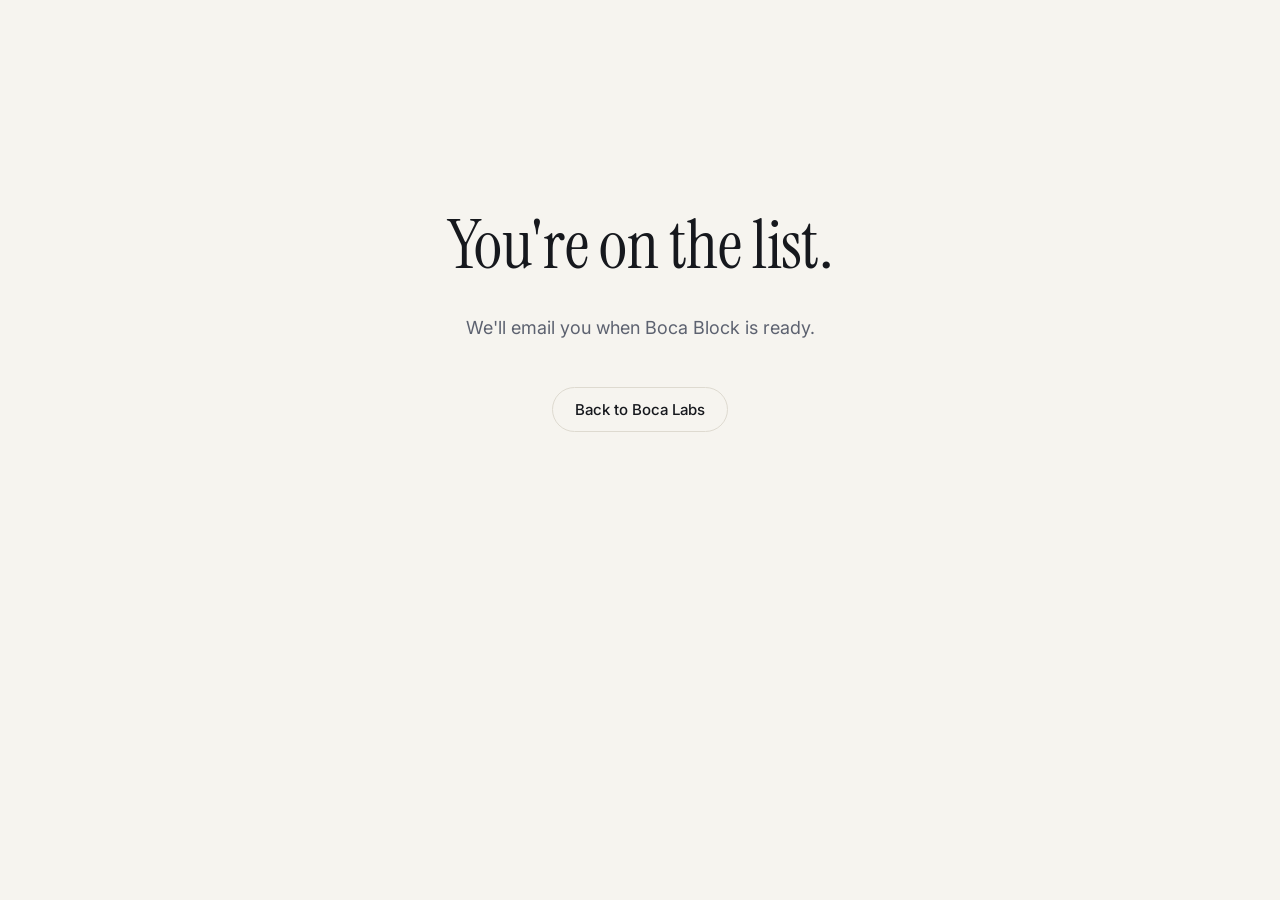
==== thanks.html @ 46c3ed96 "Initial Boca Labs landing page with waitlist form Co-Authored-By: Claude Opus 5.5 <noreply@anthropic" ====
<!doctype html>
<html lang="en">
<head>
  <meta charset="utf-8">
  <meta name="viewport" content="width=device-width, initial-scale=1">
  <title>Thanks — Boca Labs</title>
  <link href="https://fonts.googleapis.com/css2?family=Inter:wght@400;500;600&family=Instrument+Serif&display=swap" rel="stylesheet">
  <link rel="stylesheet" href="styles.css">
</head>
<body>
  <main class="wrap thanks">
    <h1>You're on the list.</h1>
    <p class="lede">We'll email you when Boca Block is ready.</p>
    <p><a href="/" class="btn btn-ghost">Back to Boca Labs</a></p>
  </main>
</body>
</html>
---- styles.css ----
:root {
  --bg: #f6f4ef;
  --ink: #16181d;
  --muted: #5d6270;
  --line: #dedad0;
  --accent: #1f5eff;
  --card: #ffffff;
}
* { box-sizing: border-box; margin: 0; }
html { scroll-behavior: smooth; }
body { background: var(--bg); color: var(--ink); font: 16px/1.6 Inter, system-ui, sans-serif; }
.wrap { max-width: 1080px; margin: 0 auto; padding: 0 20px; }

.nav { display: flex; justify-content: space-between; align-items: center; padding-top: 22px; padding-bottom: 22px; }
.logo { font-weight: 600; font-size: 20px; color: var(--ink); text-decoration: none; letter-spacing: -.01em; }
.logo span { color: var(--accent); }

.btn { display: inline-block; background: var(--ink); color: #fff; border: 0; border-radius: 999px; padding: 12px 22px; font: 500 15px Inter, sans-serif; text-decoration: none; cursor: pointer; }
.btn:hover { background: var(--accent); }
.btn-ghost { background: transparent; color: var(--ink); border: 1px solid var(--line); }
.btn-ghost:hover { background: var(--card); color: var(--ink); }

.hero { display: grid; grid-template-columns: 1.1fr 1fr; gap: 48px; align-items: center; padding-top: 56px; padding-bottom: 72px; }
.eyebrow { color: var(--accent); font-weight: 600; font-size: 14px; text-transform: uppercase; letter-spacing: .08em; }
h1 { font: 400 clamp(40px, 6vw, 68px)/1.04 "Instrument Serif", serif; letter-spacing: -.01em; margin: 12px 0 18px; }
.lede { color: var(--muted); font-size: 18px; max-width: 34em; margin-bottom: 28px; }

.render { aspect-ratio: 1; background: radial-gradient(circle at 50% 40%, #fff, #ebe7dd 70%); border-radius: 28px; display: grid; place-items: center; }

.features { display: grid; grid-template-columns: repeat(3, 1fr); gap: 20px; padding-bottom: 72px; }
.features article { background: var(--card); border: 1px solid var(--line); border-radius: 18px; padding: 24px; }
.features h3 { font-size: 17px; margin-bottom: 6px; }
.features p { color: var(--muted); font-size: 15px; }

.signup { background: var(--ink); color: #fff; border-radius: 28px; padding: 48px 40px; margin-bottom: 48px; max-width: 1040px; }
.signup h2 { font: 400 40px/1.1 "Instrument Serif", serif; }
.signup > p { color: #b9bdc8; margin: 8px 0 24px; }
form { display: grid; grid-template-columns: repeat(3, 1fr) auto; gap: 12px; align-items: end; }
form label { display: grid; gap: 6px; font-size: 13px; color: #b9bdc8; }
form input { font: 15px Inter, sans-serif; padding: 12px 14px; border-radius: 12px; border: 1px solid #333844; background: #22252d; color: #fff; }
form input:focus { outline: 2px solid var(--accent); border-color: transparent; }
form .btn { background: var(--accent); }
form .btn:hover { background: #fff; color: var(--ink); }
.hp { position: absolute; left: -9999px; }

.footer { color: var(--muted); font-size: 14px; padding-bottom: 32px; }

.thanks { min-height: 70vh; display: grid; place-content: center; text-align: center; gap: 16px; }

@media (max-width: 820px) {
  .hero { grid-template-columns: 1fr; padding-top: 24px; gap: 32px; }
  .features { grid-template-columns: 1fr; }
  form { grid-template-columns: 1fr; }
  .signup { padding: 32px 22px; }
}
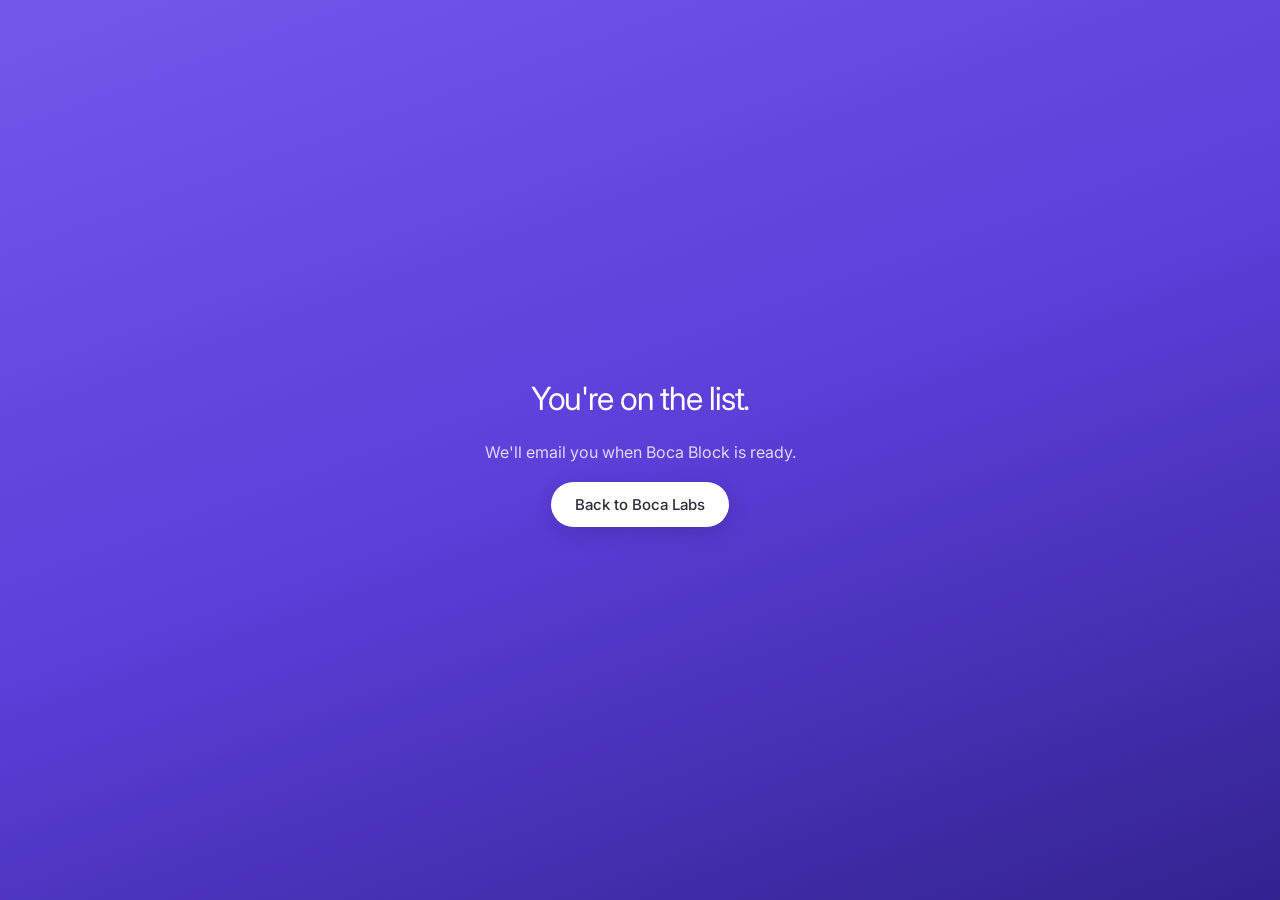
==== commit 9df7a026: "Glass redesign: floating clear hero, scroll story, chairside feedback page - Violet reeded-glass loo" ====
--- a/thanks.html
+++ b/thanks.html
@@ -4,14 +4,14 @@
   <meta charset="utf-8">
   <meta name="viewport" content="width=device-width, initial-scale=1">
   <title>Thanks — Boca Labs</title>
-  <link href="https://fonts.googleapis.com/css2?family=Inter:wght@400;500;600&family=Instrument+Serif&display=swap" rel="stylesheet">
-  <link rel="stylesheet" href="styles.css">
+  <link href="https://fonts.googleapis.com/css2?family=Inter:wght@300;400;500;600&display=swap" rel="stylesheet">
+  <link rel="stylesheet" href="/styles.css">
 </head>
-<body>
-  <main class="wrap thanks">
+<body class="fb-page">
+  <main class="wrap thanks" style="min-height:100svh">
     <h1>You're on the list.</h1>
     <p class="lede">We'll email you when Boca Block is ready.</p>
-    <p><a href="/" class="btn btn-ghost">Back to Boca Labs</a></p>
+    <p><a href="/" class="btn btn-light">Back to Boca Labs</a></p>
   </main>
 </body>
 </html>
--- a/styles.css
+++ b/styles.css
@@ -1,55 +1,375 @@
+/* Boca Labs — violet glass system.
+   Palette: Soft Amethyst, Lilac Mist, Crystal Haze, Deep Graphite + a saturated violet for hero surfaces. */
 :root {
-  --bg: #f6f4ef;
-  --ink: #16181d;
-  --muted: #5d6270;
-  --line: #dedad0;
-  --accent: #1f5eff;
-  --card: #ffffff;
+  --amethyst: #AFA3D6;
+  --lilac: #D5CEEC;
+  --haze: #EFEFF4;
+  --graphite: #2E2C39;
+  --violet: #5A3FD9;
+  --violet-hi: #7258EA;
+  --violet-deep: #33238F;
+  --amber: #F3B95F;
+  --ink: var(--graphite);
+  --muted: #65627A;
+  --line: #DCD8EA;
+  --glass-bg: rgba(255, 255, 255, .12);
+  --glass-line: rgba(255, 255, 255, .24);
+  --ease: cubic-bezier(.16, 1, .3, 1);
 }
 * { box-sizing: border-box; margin: 0; }
+[hidden] { display: none !important; }
 html { scroll-behavior: smooth; }
-body { background: var(--bg); color: var(--ink); font: 16px/1.6 Inter, system-ui, sans-serif; }
-.wrap { max-width: 1080px; margin: 0 auto; padding: 0 20px; }
-
-.nav { display: flex; justify-content: space-between; align-items: center; padding-top: 22px; padding-bottom: 22px; }
-.logo { font-weight: 600; font-size: 20px; color: var(--ink); text-decoration: none; letter-spacing: -.01em; }
-.logo span { color: var(--accent); }
-
-.btn { display: inline-block; background: var(--ink); color: #fff; border: 0; border-radius: 999px; padding: 12px 22px; font: 500 15px Inter, sans-serif; text-decoration: none; cursor: pointer; }
-.btn:hover { background: var(--accent); }
-.btn-ghost { background: transparent; color: var(--ink); border: 1px solid var(--line); }
-.btn-ghost:hover { background: var(--card); color: var(--ink); }
-
-.hero { display: grid; grid-template-columns: 1.1fr 1fr; gap: 48px; align-items: center; padding-top: 56px; padding-bottom: 72px; }
-.eyebrow { color: var(--accent); font-weight: 600; font-size: 14px; text-transform: uppercase; letter-spacing: .08em; }
-h1 { font: 400 clamp(40px, 6vw, 68px)/1.04 "Instrument Serif", serif; letter-spacing: -.01em; margin: 12px 0 18px; }
-.lede { color: var(--muted); font-size: 18px; max-width: 34em; margin-bottom: 28px; }
-
-.render { aspect-ratio: 1; background: radial-gradient(circle at 50% 40%, #fff, #ebe7dd 70%); border-radius: 28px; display: grid; place-items: center; }
-
-.features { display: grid; grid-template-columns: repeat(3, 1fr); gap: 20px; padding-bottom: 72px; }
-.features article { background: var(--card); border: 1px solid var(--line); border-radius: 18px; padding: 24px; }
-.features h3 { font-size: 17px; margin-bottom: 6px; }
-.features p { color: var(--muted); font-size: 15px; }
-
-.signup { background: var(--ink); color: #fff; border-radius: 28px; padding: 48px 40px; margin-bottom: 48px; max-width: 1040px; }
-.signup h2 { font: 400 40px/1.1 "Instrument Serif", serif; }
-.signup > p { color: #b9bdc8; margin: 8px 0 24px; }
-form { display: grid; grid-template-columns: repeat(3, 1fr) auto; gap: 12px; align-items: end; }
-form label { display: grid; gap: 6px; font-size: 13px; color: #b9bdc8; }
-form input { font: 15px Inter, sans-serif; padding: 12px 14px; border-radius: 12px; border: 1px solid #333844; background: #22252d; color: #fff; }
-form input:focus { outline: 2px solid var(--accent); border-color: transparent; }
-form .btn { background: var(--accent); }
-form .btn:hover { background: #fff; color: var(--ink); }
+body { background: var(--haze); color: var(--ink); font: 16px/1.6 Inter, system-ui, sans-serif; -webkit-font-smoothing: antialiased; }
+.wrap { max-width: 1200px; margin: 0 auto; padding: 0 24px; }
+h1, h2, h3 { font-weight: 400; letter-spacing: -.035em; }
+.eyebrow { font-size: 13px; font-weight: 500; letter-spacing: .02em; color: var(--violet); }
 .hp { position: absolute; left: -9999px; }
-
-.footer { color: var(--muted); font-size: 14px; padding-bottom: 32px; }
-
+a { color: inherit; }
+
+/* Buttons & links */
+.btn { display: inline-flex; align-items: center; justify-content: center; gap: 8px; border: 0; border-radius: 999px; padding: 13px 24px; font: 500 15px Inter, sans-serif; text-decoration: none; cursor: pointer; background: var(--graphite); color: #fff; transition: transform .2s var(--ease), background .2s, box-shadow .2s; }
+.btn:active { transform: scale(.97); }
+.btn-light { background: #fff; color: var(--graphite); box-shadow: 0 6px 20px rgba(20, 10, 70, .18); }
+.btn-light:hover { background: var(--haze); }
+.btn-sm { padding: 9px 18px; font-size: 14px; }
+.btn:disabled { opacity: .6; cursor: progress; }
+.text-link { background: none; border: 0; padding: 0; font: 500 14px Inter, sans-serif; color: inherit; text-decoration: none; cursor: pointer; opacity: .9; }
+.text-link:hover { opacity: 1; text-decoration: underline; text-underline-offset: 4px; }
+
+/* Glass */
+.glass {
+  background: var(--glass-bg);
+  -webkit-backdrop-filter: blur(18px) saturate(160%);
+  backdrop-filter: blur(18px) saturate(160%);
+  border: 1px solid var(--glass-line);
+  box-shadow: 0 20px 50px rgba(20, 10, 70, .25), inset 0 1px 0 rgba(255, 255, 255, .35), inset 0 -1px 0 rgba(0, 0, 0, .08);
+}
+
+/* Nav */
+.nav { position: fixed; inset: 0 0 auto; z-index: 20; color: #fff; transition: background .3s, color .3s, box-shadow .3s; }
+.nav-inner { display: flex; align-items: center; justify-content: space-between; gap: 20px; height: 72px; }
+.logo { display: inline-flex; align-items: center; gap: 10px; font-weight: 600; font-size: 17px; letter-spacing: -.01em; text-decoration: none; }
+.logo svg { width: 22px; height: 22px; fill: currentColor; }
+.nav-pill { display: flex; gap: 4px; padding: 5px; border-radius: 16px; box-shadow: none; }
+.nav-pill a { display: inline-flex; align-items: center; gap: 8px; padding: 7px 14px; border-radius: 11px; font-size: 14px; text-decoration: none; opacity: .85; transition: background .2s, opacity .2s; }
+.nav-pill a:hover { opacity: 1; background: rgba(255, 255, 255, .1); }
+.nav-pill a.active { opacity: 1; background: rgba(255, 255, 255, .18); }
+.nav-pill a i { width: 5px; height: 5px; border-radius: 50%; background: currentColor; }
+.nav.on-light { color: var(--ink); background: rgba(239, 239, 244, .72); -webkit-backdrop-filter: blur(16px); backdrop-filter: blur(16px); box-shadow: 0 1px 0 var(--line); }
+.nav.on-light .nav-pill { background: rgba(255, 255, 255, .6); border-color: var(--line); }
+.nav.on-light .nav-pill a.active { background: #fff; }
+.nav.on-light .btn-light { background: var(--graphite); color: #fff; box-shadow: none; }
+
+/* Violet backdrop: color fields + blurred subject behind reeded glass */
+.hero, .fb-page { background: linear-gradient(160deg, var(--violet-hi) 0%, var(--violet) 50%, var(--violet-deep) 100%); color: #fff; }
+.hero-bg { position: absolute; inset: 0; overflow: hidden; pointer-events: none; }
+.fb-page .hero-bg { position: fixed; }
+.field { position: absolute; border-radius: 50%; filter: blur(60px); }
+.f1 { width: 55vw; height: 55vw; left: -12vw; top: -18vw; background: var(--violet-hi); opacity: .9; }
+.f2 { width: 50vw; height: 50vw; right: -14vw; bottom: -22vw; background: #241868; opacity: .8; }
+.f3 { width: 30vw; height: 30vw; right: 18vw; top: 8vh; background: var(--amethyst); opacity: .45; animation: drift 16s ease-in-out infinite; }
+.hero-subject { position: absolute; left: 50%; top: 46%; width: min(52vw, 760px); translate: -50% -50%; rotate: -10deg; filter: blur(46px) saturate(160%) brightness(1.5); opacity: .9; animation: sway 12s ease-in-out infinite; }
+.hero-glow { position: absolute; left: 50%; top: 44%; width: min(46vw, 680px); aspect-ratio: 1; translate: -50% -50%; border-radius: 50%; background: radial-gradient(circle, rgba(243, 185, 95, .55) 0%, rgba(213, 206, 236, .35) 35%, transparent 68%); filter: blur(30px); }
+.reeds {
+  position: absolute; inset: 0;
+  -webkit-backdrop-filter: blur(5px); backdrop-filter: blur(5px);
+  background: repeating-linear-gradient(90deg,
+    rgba(255, 255, 255, .13) 0px, rgba(255, 255, 255, .02) 5px,
+    rgba(20, 10, 70, .04) 11px, rgba(20, 10, 70, .14) 15px, rgba(255, 255, 255, .13) 16px);
+}
+.grain { position: absolute; inset: 0; opacity: .08; mix-blend-mode: overlay;
+  background-image: url("data:image/svg+xml,%3Csvg xmlns='http://www.w3.org/2000/svg' width='160' height='160'%3E%3Cfilter id='n'%3E%3CfeTurbulence type='fractalNoise' baseFrequency='.9' numOctaves='2' stitchTiles='stitch'/%3E%3C/filter%3E%3Crect width='100%25' height='100%25' filter='url(%23n)'/%3E%3C/svg%3E"); }
+
+/* Hero */
+.hero { position: relative; overflow: hidden; }
+.hero-grid { position: relative; z-index: 1; min-height: 100svh; display: grid; grid-template-columns: 1fr auto; grid-template-rows: 1fr auto auto; grid-template-areas: ". ." "copy ctas" "feat feat"; column-gap: 48px; padding-top: 92px; padding-bottom: 24px; }
+.hero-copy { grid-area: copy; align-self: end; }
+.hero .eyebrow { color: rgba(255, 255, 255, .75); }
+.hero h1 { font-size: clamp(52px, 7.4vw, 108px); line-height: .96; margin: 10px 0 22px; text-shadow: 0 2px 30px rgba(20, 10, 70, .2); }
+.lede { max-width: 32em; font-size: 16px; color: rgba(255, 255, 255, .8); }
+.hero-ctas { grid-area: ctas; align-self: end; justify-self: end; display: flex; align-items: center; gap: 24px; padding-bottom: 6px; }
+.hero-copy > *, .hero-ctas, .hero-features { animation: rise 1s var(--ease) both; }
+.hero-copy > :nth-child(2) { animation-delay: .06s; }
+.hero-copy > :nth-child(3), .hero-ctas { animation-delay: .14s; }
+.hero-features { animation-delay: .3s; }
+
+.hero-features { grid-area: feat; list-style: none; padding: 20px 0 0; margin-top: 28px; display: grid; grid-template-columns: repeat(4, 1fr); gap: 24px; border-top: 1px solid rgba(255, 255, 255, .25); }
+.hero-features li { position: relative; font-size: 13px; line-height: 1.45; color: rgba(255, 255, 255, .85); }
+.hero-features li:first-child { color: #fff; }
+.hero-features li:first-child::before { content: ""; position: absolute; top: -21px; left: 0; width: 72%; height: 1px; background: #fff; }
+.hero-features svg { display: block; width: 18px; height: 18px; margin-bottom: 10px; fill: none; stroke: currentColor; stroke-width: 1.6; stroke-linecap: round; stroke-linejoin: round; }
+
+/* Waitlist */
+.signup { position: relative; overflow: hidden; color: #fff; border-radius: 32px; padding: 0; margin-bottom: 48px; max-width: 1152px;
+  background: radial-gradient(circle at 85% 20%, var(--amber) 0%, transparent 28%), linear-gradient(150deg, var(--violet-hi), var(--violet-deep)); }
+.signup-inner { position: relative; z-index: 1; padding: 56px 44px; }
+.signup h2 { font-size: clamp(34px, 4.2vw, 52px); line-height: 1.05; }
+.signup-inner > p { color: rgba(255, 255, 255, .8); margin: 8px 0 28px; }
+.signup form { display: grid; grid-template-columns: repeat(3, 1fr) auto; gap: 12px; align-items: end; }
+.signup label { display: grid; gap: 6px; font-size: 13px; color: rgba(255, 255, 255, .8); }
+.signup input { font: 15px Inter, sans-serif; padding: 13px 14px; border-radius: 14px; border: 1px solid rgba(255, 255, 255, .28); background: rgba(255, 255, 255, .12); color: #fff; }
+.signup input:focus { outline: 2px solid #fff; outline-offset: 1px; }
+
+.footer { display: flex; justify-content: space-between; color: var(--muted); font-size: 14px; padding-bottom: 32px; }
+.footer a { text-decoration: none; }
+.footer a:hover { color: var(--ink); }
+
+/* Thanks page */
 .thanks { min-height: 70vh; display: grid; place-content: center; text-align: center; gap: 16px; }
 
-@media (max-width: 820px) {
-  .hero { grid-template-columns: 1fr; padding-top: 24px; gap: 32px; }
-  .features { grid-template-columns: 1fr; }
-  form { grid-template-columns: 1fr; }
-  .signup { padding: 32px 22px; }
-}
+/* Feedback page */
+.fb-page { min-height: 100svh; }
+.fb-page .nav { position: absolute; }
+.fb-main { position: relative; z-index: 1; min-height: 100svh; display: grid; place-items: center; padding: 96px 16px 40px; }
+.fb-card { width: min(560px, 100%); border-radius: 30px; padding: 26px 28px 24px; background: rgba(255, 255, 255, .13); -webkit-backdrop-filter: blur(26px) saturate(160%); backdrop-filter: blur(26px) saturate(160%); }
+.fb-top { display: flex; align-items: center; gap: 14px; }
+.fb-count { font-size: 13px; color: rgba(255, 255, 255, .75); white-space: nowrap; font-variant-numeric: tabular-nums; }
+.fb-progress { flex: 1; height: 4px; border-radius: 4px; background: rgba(255, 255, 255, .2); overflow: hidden; }
+.fb-progress span { display: block; height: 100%; width: 20%; border-radius: inherit; background: #fff; transition: width .5s var(--ease); }
+.q h1 { font-size: clamp(30px, 4.6vw, 42px); line-height: 1.05; margin: 26px 0 18px; }
+.q.enter { animation: step-in .45s var(--ease); }
+.q-sub { color: rgba(255, 255, 255, .78); margin: -6px 0 18px; }
+.q-hint { font-size: 13px; color: rgba(255, 255, 255, .75); margin-top: 10px; }
+.big-input { width: 100%; font: 300 22px Inter, sans-serif; padding: 16px 18px; border-radius: 18px; border: 1px solid rgba(255, 255, 255, .3); background: rgba(255, 255, 255, .1); color: #fff; resize: vertical; -moz-appearance: textfield; }
+textarea.big-input { font-size: 17px; font-weight: 400; }
+.big-input::placeholder { color: rgba(255, 255, 255, .55); }
+.big-input:focus { outline: 2px solid #fff; outline-offset: 1px; }
+.big-input::-webkit-outer-spin-button, .big-input::-webkit-inner-spin-button { -webkit-appearance: none; margin: 0; }
+.choices { display: grid; grid-template-columns: repeat(3, 1fr); gap: 12px; }
+.choices input { position: absolute; opacity: 0; pointer-events: none; }
+.choices span { display: grid; place-items: center; height: 104px; border-radius: 22px; font-size: 46px; font-weight: 300; cursor: pointer; background: rgba(255, 255, 255, .1); border: 1px solid rgba(255, 255, 255, .25); transition: background .2s, color .2s, transform .2s var(--ease); }
+.choices span:hover { background: rgba(255, 255, 255, .18); }
+.choices input:checked + span { background: #fff; color: var(--violet); transform: scale(1.03); }
+.choices input:focus-visible + span { outline: 2px solid #fff; outline-offset: 3px; }
+.rec { display: flex; align-items: center; gap: 16px; margin-top: 12px; padding: 12px; border-radius: 20px; background: rgba(255, 255, 255, .08); border: 1px solid rgba(255, 255, 255, .16); }
+.mic { flex: none; width: 64px; height: 64px; border-radius: 50%; border: 0; display: grid; place-items: center; cursor: pointer; background: #fff; color: var(--violet); touch-action: none; -webkit-user-select: none; user-select: none; -webkit-touch-callout: none; transition: transform .15s, background .2s, color .2s; }
+.mic svg { width: 26px; height: 26px; fill: currentColor; }
+.mic.recording { background: #E5486A; color: #fff; transform: scale(1.08); animation: ping 1.2s infinite; }
+.rec-info { display: grid; gap: 2px; min-width: 0; flex: 1; }
+.rec-info .q-hint { margin: 0; }
+.rec-player { display: flex; align-items: center; gap: 10px; margin-top: 6px; }
+.rec-player audio { height: 36px; width: 100%; min-width: 0; }
+.photos { display: flex; gap: 10px; flex-wrap: wrap; }
+.photos .thumb, .add-photo { position: relative; width: 92px; height: 92px; border-radius: 18px; overflow: hidden; }
+.thumb img { width: 100%; height: 100%; object-fit: cover; }
+.thumb button { position: absolute; top: 5px; right: 5px; width: 24px; height: 24px; border-radius: 50%; border: 0; background: rgba(20, 10, 70, .75); color: #fff; font-size: 11px; cursor: pointer; }
+.add-photo { display: grid; place-items: center; border: 1.5px dashed rgba(255, 255, 255, .55); background: rgba(255, 255, 255, .06); font-size: 28px; cursor: pointer; }
+.add-photo input { position: absolute; inset: 0; opacity: 0; cursor: pointer; }
+.fb-error { margin-top: 16px; padding: 10px 14px; border-radius: 12px; font-size: 14px; background: rgba(229, 72, 106, .22); color: #FFE3EA; }
+.fb-nav { display: flex; align-items: center; gap: 20px; margin-top: 26px; }
+.fb-nav #skip { margin-left: auto; }
+.fb-nav #skip[hidden] + #next { margin-left: auto; }
+.fb-done { text-align: center; display: grid; justify-items: center; gap: 10px; padding: 48px 28px; }
+.fb-done h1 { font-size: 44px; }
+.fb-done .q-sub { margin: 0 0 12px; }
+.check { width: 64px; height: 64px; border-radius: 50%; background: #fff; color: var(--violet); display: grid; place-items: center; font-size: 28px; }
+
+/* Scroll reveal */
+.reveal { opacity: 0; transform: translateY(32px); transition: opacity .9s var(--ease), transform .9s var(--ease); }
+.reveal.in { opacity: 1; transform: none; }
+
+@keyframes rise { from { opacity: 0; transform: translateY(24px); } }
+@keyframes step-in { from { opacity: 0; transform: translateX(24px); } }
+@keyframes drift { 50% { translate: -6vw 4vh; } }
+@keyframes float { 50% { translate: 0 -14px; } }
+@keyframes sway { 50% { rotate: -4deg; translate: -48% -50%; } }
+@keyframes live { to { box-shadow: 0 0 0 10px rgba(124, 240, 176, 0); } }
+@keyframes ping { to { box-shadow: 0 0 0 16px rgba(229, 72, 106, 0); } }
+@keyframes bar { 50% { transform: scaleY(.55); } }
+
+@media (prefers-reduced-motion: reduce) {
+  *, *::before, *::after { animation: none !important; transition: none !important; }
+  .reveal { opacity: 1; transform: none; }
+}
+@media (prefers-reduced-transparency: reduce) {
+  .glass, .fb-card { background: var(--violet-deep); -webkit-backdrop-filter: none; backdrop-filter: none; }
+  .reeds, .grain { display: none; }
+}
+@supports not ((backdrop-filter: blur(1px)) or (-webkit-backdrop-filter: blur(1px))) {
+  .glass, .fb-card { background: rgba(40, 26, 120, .88); }
+}
+
+@media (max-width: 900px) {
+  .nav-pill { display: none; }
+  .hero-grid { grid-template-columns: 1fr; grid-template-rows: auto; grid-template-areas: "copy" "ctas" "feat"; min-height: 100svh; padding-top: 120px; row-gap: 28px; align-content: end; }
+  .hero-ctas { justify-self: start; }
+  .hero-subject { width: 110vw; top: 22%; }
+  .hero-glow { width: 90vw; top: 22%; }
+  .hero-grid { min-height: auto; padding-top: 0; }
+  .hero-features { grid-template-columns: 1fr 1fr; margin-top: 8px; row-gap: 22px; }
+  .signup-inner { padding: 36px 22px; }
+  .signup form { grid-template-columns: 1fr; }
+  .fb-card { padding: 22px 20px 20px; }
+  .choices span { height: 88px; }
+}
+
+/* Feedback v2: fast chairside controls */
+.loc-chip { font-size: 13px; line-height: 1; opacity: .9; }
+.age { display: grid; justify-items: center; gap: 14px; padding: 4px 0 2px; }
+.age-val { font-size: 84px; font-weight: 300; line-height: 1; letter-spacing: -.04em; font-variant-numeric: tabular-nums; }
+.age-slider { --fill: 40%; width: 100%; height: 44px; margin: 0; background: transparent; -webkit-appearance: none; appearance: none; cursor: pointer; touch-action: pan-y; }
+.age-slider::-webkit-slider-runnable-track { height: 10px; border-radius: 10px; background: linear-gradient(90deg, #fff var(--fill), rgba(255, 255, 255, .22) var(--fill)); }
+.age-slider::-moz-range-track { height: 10px; border-radius: 10px; background: rgba(255, 255, 255, .22); }
+.age-slider::-moz-range-progress { height: 10px; border-radius: 10px; background: #fff; }
+.age-slider::-webkit-slider-thumb { -webkit-appearance: none; width: 36px; height: 36px; margin-top: -13px; border-radius: 50%; background: #fff; border: 0; box-shadow: 0 6px 18px rgba(20, 10, 70, .35), 0 0 0 6px rgba(255, 255, 255, .18); }
+.age-slider::-moz-range-thumb { width: 36px; height: 36px; border-radius: 50%; background: #fff; border: 0; box-shadow: 0 6px 18px rgba(20, 10, 70, .35), 0 0 0 6px rgba(255, 255, 255, .18); }
+.age-slider:focus-visible { outline: 2px solid #fff; outline-offset: 6px; border-radius: 12px; }
+.age-scale { width: 100%; display: flex; justify-content: space-between; font-size: 12px; color: rgba(255, 255, 255, .6); padding: 0 8px; margin-top: -8px; }
+.age-nudge { display: flex; align-items: center; gap: 18px; color: rgba(255, 255, 255, .8); font-size: 14px; }
+.nudge { width: 48px; height: 48px; border-radius: 50%; border: 1px solid rgba(255, 255, 255, .3); background: rgba(255, 255, 255, .1); color: #fff; font: 300 26px Inter, sans-serif; cursor: pointer; }
+.nudge:active { background: rgba(255, 255, 255, .25); }
+.choices.two { grid-template-columns: 1fr 1fr; }
+.choices.two span { height: 140px; font-size: 36px; position: relative; }
+.choices kbd { position: absolute; right: 12px; bottom: 10px; font: 500 11px Inter, sans-serif; padding: 2px 6px; border-radius: 6px; border: 1px solid currentColor; opacity: .45; }
+@media (hover: none) { .choices kbd { display: none; } }
+.chips { display: flex; flex-wrap: wrap; gap: 10px; }
+.chips input { position: absolute; opacity: 0; pointer-events: none; }
+.chips span { display: inline-flex; align-items: center; min-height: 48px; padding: 10px 18px; border-radius: 999px; font-size: 15px; cursor: pointer; background: rgba(255, 255, 255, .1); border: 1px solid rgba(255, 255, 255, .28); transition: background .15s, color .15s; }
+.chips input:checked + span { background: #fff; color: var(--violet); border-color: #fff; }
+.chips input:checked + span::before { content: "✓"; margin-right: 8px; font-weight: 600; }
+.chips input:focus-visible + span { outline: 2px solid #fff; outline-offset: 2px; }
+.big-input.small { font-size: 16px; font-weight: 400; padding: 13px 16px; margin-top: 14px; }
+.rec-hero { flex-direction: column; text-align: center; gap: 6px; padding: 22px 16px 18px; margin-top: 0; }
+.rec-hero .mic { width: 96px; height: 96px; margin-bottom: 8px; }
+.rec-hero .mic svg { width: 36px; height: 36px; }
+.rec-hero strong { font-weight: 500; font-size: 17px; }
+.rec-hero .rec-player { width: 100%; }
+.fb-done { gap: 14px; }
+@media (max-width: 900px) {
+  .age-val { font-size: 72px; }
+  .choices.two span { height: 120px; }
+}
+
+/* ===== Hero v3: floating product shot (L + R devices, glass orbs) ===== */
+.hero { background: radial-gradient(120% 90% at 20% 0%, #8E7BF2 0%, transparent 55%), linear-gradient(165deg, #7A63EC 0%, #5A3FD9 45%, #3A2899 100%); }
+.hero .reeds { opacity: .55; }
+.hero-product { position: absolute; z-index: 1; right: 4%; top: 6%; width: min(52vw, 760px); aspect-ratio: 1 / 1.02; pointer-events: none;
+  --tx: 0deg; --ty: 0deg; transform: perspective(1400px) rotateY(var(--tx)) rotateX(var(--ty)); transition: transform .6s var(--ease); }
+.float { position: absolute; }
+.float img { display: block; width: 100%; height: auto; }
+.f-a { width: 62%; left: 2%; top: 2%; rotate: -16deg; z-index: 2; animation: bob 7s ease-in-out infinite, rise 1.2s var(--ease) both; }
+.f-a img { filter: drop-shadow(0 50px 50px rgba(18, 8, 70, .45)) drop-shadow(0 0 1px rgba(255,255,255,.6)); }
+.f-b { width: 46%; right: 0; bottom: 4%; rotate: 22deg; z-index: 1; animation: bob 8s ease-in-out -3s infinite, rise 1.2s var(--ease) .15s both; }
+.f-b img { transform: scaleX(-1); filter: drop-shadow(0 40px 40px rgba(18, 8, 70, .4)) saturate(.95) brightness(.97); }
+.orb { position: absolute; border-radius: 50%; z-index: 3; animation: bob 6s ease-in-out infinite; }
+.orb.o1 { width: 7%; aspect-ratio: 1; left: 0; top: 46%; background: radial-gradient(circle at 32% 30%, #fff 0 8%, #CFC6F7 30%, #6B55D9 75%, #3A2899); box-shadow: 0 16px 30px rgba(18,8,70,.35); animation-delay: -1s; }
+.orb.o2 { width: 4.5%; aspect-ratio: 1; left: 58%; top: 4%; background: radial-gradient(circle at 32% 30%, #fff 0 10%, #FFE2AE 35%, #E0A24A 80%); box-shadow: 0 12px 24px rgba(18,8,70,.3); animation-delay: -2.5s; }
+.orb.o3 { width: 9%; aspect-ratio: 1; right: 6%; top: 36%; background: radial-gradient(circle at 30% 28%, rgba(255,255,255,.95) 0 6%, rgba(255,255,255,.25) 30%, rgba(255,255,255,.06) 70%); border: 1px solid rgba(255,255,255,.45); -webkit-backdrop-filter: blur(6px); backdrop-filter: blur(6px); animation-delay: -4s; }
+.orb.o4 { width: 3.2%; aspect-ratio: 1; left: 30%; bottom: 6%; background: radial-gradient(circle at 32% 30%, #fff 0 10%, #FFE2AE 35%, #E0A24A 80%); animation-delay: -1.8s; }
+@keyframes bob { 50% { translate: 0 -16px; } }
+.hero-glow { left: 68%; top: 42%; }
+.hero-subject { left: 68%; top: 40%; }
+
+/* ===== Overview ===== */
+.overview { padding: 130px 0 110px; }
+.overview h2, .story h2, .rotate h2, .material h2, .details h2 { font-size: clamp(40px, 5.6vw, 76px); line-height: 1; margin: 12px 0 22px; }
+.overview-lede { font-size: 19px; color: var(--muted); max-width: 36em; margin-bottom: 56px; }
+.duo { display: grid; grid-template-columns: 1fr 1fr; gap: 20px; }
+.duo-card { background: #fff; border: 1px solid var(--line); border-radius: 28px; padding: 32px 32px 24px; display: grid; gap: 10px; }
+.duo-card h3 { font-size: clamp(26px, 2.6vw, 34px); line-height: 1.05; }
+.duo-card p { color: var(--muted); max-width: 30em; }
+.duo-art { width: 100%; max-width: 320px; margin-top: 12px; }
+
+/* ===== Story: scroll-driven needle animation ===== */
+.story { position: relative; height: 340vh; color: #fff; background: linear-gradient(165deg, #6A52E6, #4A33C9 55%, #2E2084); }
+.story-sticky { position: sticky; top: 0; height: 100svh; overflow: hidden; display: grid; align-content: center; }
+.story-grid { position: relative; z-index: 1; display: grid; grid-template-columns: .85fr 1.15fr; gap: 48px; align-items: center; width: 100%; padding-top: 40px; }
+.story .eyebrow, .details .eyebrow { color: rgba(255,255,255,.75); }
+.steps { list-style: none; padding: 0; margin-top: 18px; display: grid; gap: 6px; counter-reset: s; }
+.steps li { counter-increment: s; display: grid; grid-template-columns: 34px 1fr; column-gap: 12px; padding: 12px 14px; border-radius: 18px; opacity: .45; transition: opacity .4s, background .4s; }
+.steps li::before { content: attr(data-n); grid-row: span 2; width: 28px; height: 28px; border-radius: 50%; display: grid; place-items: center; font-size: 13px; font-weight: 600; border: 1px solid rgba(255,255,255,.5); }
+.steps li b { font-weight: 500; font-size: 17px; }
+.steps li span { font-size: 14px; color: rgba(255,255,255,.8); }
+.steps li.active { opacity: 1; background: rgba(255,255,255,.12); box-shadow: inset 0 0 0 1px rgba(255,255,255,.2); }
+.steps li.active::before { background: #fff; color: var(--violet); border-color: #fff; }
+.scene { position: relative; border-radius: 32px; padding: 10px; background: rgba(255,255,255,.1); border: 1px solid rgba(255,255,255,.22); -webkit-backdrop-filter: blur(18px); backdrop-filter: blur(18px); box-shadow: 0 30px 70px rgba(18,8,70,.35);
+  --seat: 0; --bite: 0; --push: 0; }
+.scene svg { display: block; width: 100%; height: auto; border-radius: 24px; background: radial-gradient(circle at 45% 45%, #F7F4FF, #E4DDFA 70%); }
+.scene .device { transform: translateY(calc((1 - var(--seat)) * -150px)); opacity: calc(.15 + var(--seat) * .85); }
+.scene .upper { transform: translateY(calc(var(--bite) * 80px - 14px)); }
+.scene .syringe { transform: translateX(calc(-70px + var(--push) * 410px)); }
+.scene .nerve-glow { opacity: calc(var(--push) * .5); transform-box: fill-box; transform-origin: center; }
+.scene.arrived .nerve-glow { animation: glow 1.6s ease-in-out infinite; }
+.scene .window-glint { opacity: calc(var(--push) * (1 - var(--push)) * 2.2); mix-blend-mode: soft-light; }
+.scene-tag { position: absolute; top: 22px; right: 22px; padding: 6px 14px; border-radius: 999px; background: var(--graphite); color: #fff; font-size: 13px; font-weight: 500; }
+.story-note { position: relative; z-index: 1; margin-top: 18px; font-size: 13px; color: rgba(255,255,255,.7); }
+@keyframes glow { 50% { opacity: .9; transform: scale(1.25); } }
+
+/* ===== Rotation ===== */
+.rotate { padding: 130px 0; }
+.rotate-grid { display: grid; grid-template-columns: 1fr 1fr; gap: 64px; align-items: center; }
+.rotate-copy > p:not(.eyebrow) { color: var(--muted); font-size: 18px; max-width: 30em; }
+.angle-ctl { display: grid; gap: 10px; margin-top: 30px; max-width: 360px; font-size: 13px; font-weight: 500; color: var(--violet); }
+.angle-ctl input { -webkit-appearance: none; appearance: none; height: 36px; background: transparent; cursor: pointer; }
+.angle-ctl input::-webkit-slider-runnable-track { height: 6px; border-radius: 6px; background: linear-gradient(90deg, var(--lilac), var(--violet), var(--lilac)); }
+.angle-ctl input::-moz-range-track { height: 6px; border-radius: 6px; background: linear-gradient(90deg, var(--lilac), var(--violet), var(--lilac)); }
+.angle-ctl input::-webkit-slider-thumb { -webkit-appearance: none; width: 28px; height: 28px; margin-top: -11px; border-radius: 50%; background: #fff; border: 3px solid var(--violet); box-shadow: 0 4px 12px rgba(51,35,143,.3); }
+.angle-ctl input::-moz-range-thumb { width: 24px; height: 24px; border-radius: 50%; background: #fff; border: 3px solid var(--violet); }
+.dial { position: relative; border-radius: 32px; background: #fff; border: 1px solid var(--line); padding: 24px; }
+.dial svg { display: block; width: 100%; height: auto; }
+.dial-lbl { font: 500 14px Inter, sans-serif; fill: var(--muted); }
+.dial-read { position: absolute; right: 26px; bottom: 20px; font-size: 54px; font-weight: 300; letter-spacing: -.04em; color: var(--violet); font-variant-numeric: tabular-nums; }
+
+/* ===== Material ===== */
+.material { padding: 40px 0 130px; }
+.material-grid { display: grid; grid-template-columns: 1.05fr .95fr; gap: 64px; align-items: center; }
+.material-shot { position: relative; border-radius: 36px; overflow: hidden; aspect-ratio: 1; display: grid; place-items: center;
+  background: radial-gradient(circle at 35% 30%, #fff 0%, #E9E3FB 40%, #CFC4F2 100%); }
+.material-shot img { width: 135%; max-width: none; height: auto; rotate: 12deg; translate: 8% 10%; filter: drop-shadow(0 30px 40px rgba(51,35,143,.25)); }
+.material-copy > p:not(.eyebrow) { color: var(--muted); font-size: 18px; max-width: 30em; }
+.tags { list-style: none; padding: 0; margin-top: 26px; display: flex; flex-wrap: wrap; gap: 10px; }
+.tags li { padding: 9px 16px; border-radius: 999px; background: #fff; border: 1px solid var(--line); font-size: 14px; font-weight: 500; }
+.tags li:first-child { background: var(--violet); border-color: var(--violet); color: #fff; }
+
+/* ===== Design details bento ===== */
+.details { position: relative; overflow: hidden; color: #fff; padding: 130px 0 110px; background: linear-gradient(165deg, #6A52E6, #4A33C9 55%, #2E2084); }
+.details .wrap { position: relative; z-index: 1; }
+.details h2 { margin-bottom: 48px; }
+.bento { display: grid; grid-template-columns: repeat(4, 1fr); gap: 16px; }
+.tile { border-radius: 26px; padding: 26px; display: grid; align-content: start; gap: 8px; min-height: 230px; box-shadow: none; }
+.tile h3 { font-size: 22px; line-height: 1.15; }
+.tile p { font-size: 14px; color: rgba(255,255,255,.82); }
+.tile-wide { grid-column: span 2; }
+.tile-art { width: 100%; max-height: 80px; margin-top: auto; padding-top: 16px; }
+.slide-needle { animation: needle 3.2s var(--ease) infinite; }
+@keyframes needle { 0% { transform: translateX(-190px); } 60%, 100% { transform: translateX(80px); } }
+.mini-arm { animation: arm 4s ease-in-out infinite; }
+@keyframes arm { 0%, 100% { transform: rotate(-8deg); } 50% { transform: rotate(8deg); } }
+.lr { display: flex; gap: 12px; margin-top: auto; padding-top: 16px; }
+.lr span { width: 64px; height: 64px; border-radius: 18px; display: grid; place-items: center; font-size: 26px; font-weight: 500; background: rgba(255,255,255,.16); border: 1px solid rgba(255,255,255,.35); }
+.details-note { margin-top: 26px; font-size: 13px; color: rgba(255,255,255,.7); }
+.signup { margin-top: 110px; }
+
+@media (max-width: 900px) {
+  .hero-product { left: 50%; right: auto; top: 76px; width: min(100vw, 520px); translate: -50% 0; }
+  .hero-grid { min-height: 100svh; padding-top: min(108vw, 560px); align-content: start; }
+  .hero-glow, .hero-subject { left: 50%; top: 26%; }
+  .duo, .rotate-grid, .material-grid { grid-template-columns: 1fr; gap: 28px; }
+  .overview, .rotate, .details { padding: 90px 0; }
+  .story { height: 300vh; }
+  .story-grid { grid-template-columns: 1fr; gap: 14px; padding-top: 64px; }
+  .story-copy h2 { display: none; }
+  .story-copy .eyebrow { display: none; }
+  .steps li { display: none; }
+  .steps li.active { display: grid; }
+  .story-copy { order: 2; }
+  .story-note { font-size: 12px; }
+  .bento { grid-template-columns: 1fr 1fr; }
+  .tile-wide { grid-column: span 2; }
+  .material-shot { aspect-ratio: 4 / 3.4; }
+  .signup { margin-top: 80px; }
+}
+@media (max-width: 560px) {
+  .bento { grid-template-columns: 1fr; }
+  .tile-wide { grid-column: auto; }
+  .tile { min-height: 0; }
+}
+/* hero contrast tune */
+.hero .hero-glow { opacity: .45; }
+.hero .hero-subject { opacity: .5; }
+.nav:not(.on-light) .nav-pill { background: rgba(30, 18, 100, .28); }
+.f-a { width: 58%; }
+.f-b { width: 44%; bottom: 0; right: -2%; }
+@media (max-width: 900px) {
+  .dial-read { font-size: 38px; left: 22px; right: auto; top: 16px; bottom: auto; }
+}
